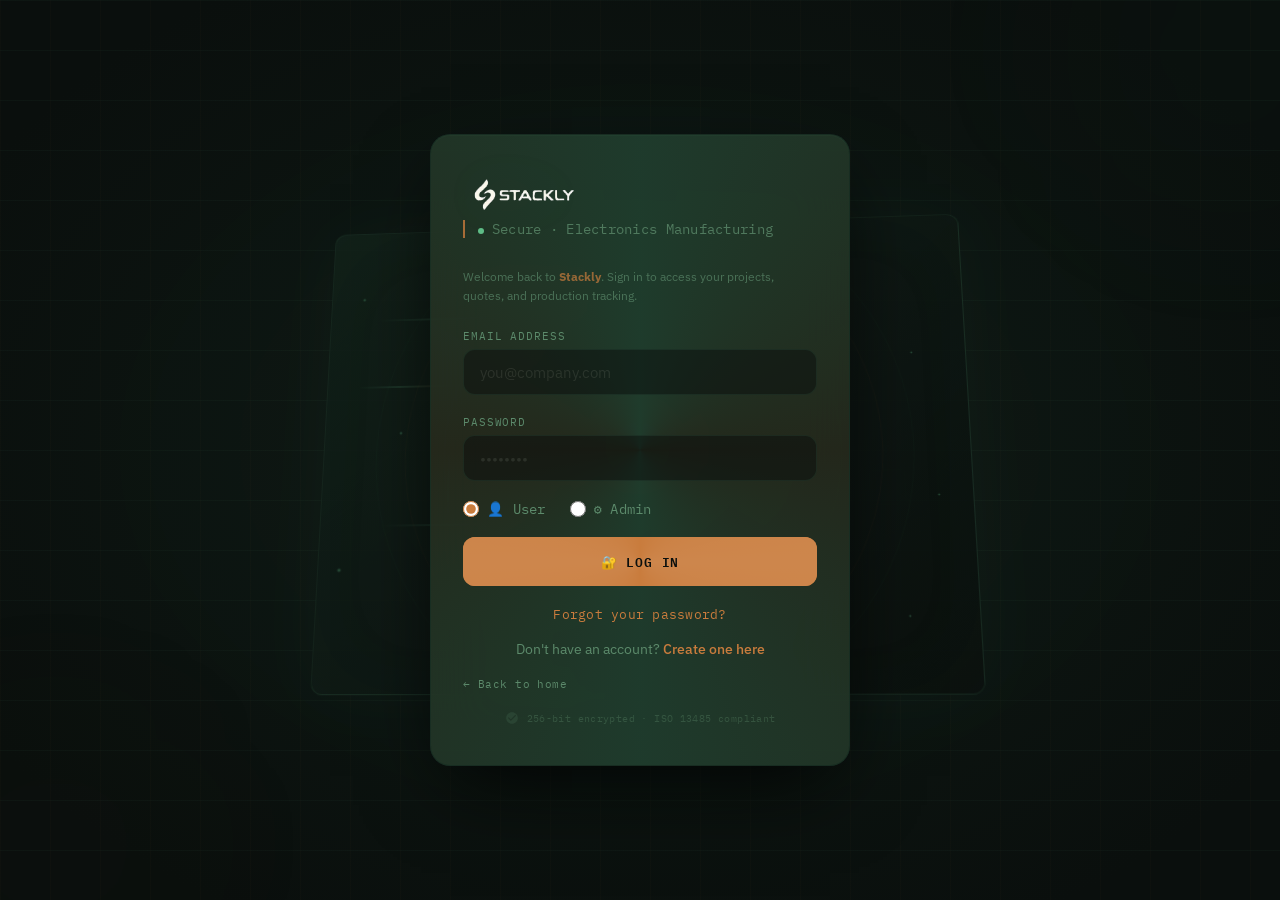
==== login.html @ 9991c93d "Add files via upload" ====
<!DOCTYPE html>
<html lang="en">
<head>
  <meta charset="UTF-8">
  <meta name="viewport" content="width=device-width, initial-scale=1.0">
  <title>Login · Stackly</title>
  <link rel="preconnect" href="https://fonts.googleapis.com">
  <link href="https://fonts.googleapis.com/css2?family=Space+Grotesk:wght@500;600;700&family=IBM+Plex+Sans:wght@400;500;600&family=IBM+Plex+Mono:wght@400;500&display=swap" rel="stylesheet">
  <style>
    * { margin:0; padding:0; box-sizing:border-box; }
    :root {
      --ink: #0A0F0D;
      --pine: #122019;
      --pine-soft: #18271F;
      --line-green: #5C8A6B;
      --signal-green: #6FE0A0;
      --copper: #C97C3D;
      --copper-bright: #E0A062;
      --cream: #ECE7D8;
      --font-display: 'Space Grotesk', sans-serif;
      --font-body: 'IBM Plex Sans', sans-serif;
      --font-mono: 'IBM Plex Mono', monospace;
      --radius: 20px;
      --ease-out: cubic-bezier(0.16,1,0.3,1);
    }
    body {
      background: var(--ink);
      color: var(--cream);
      font-family: var(--font-body);
      min-height: 100vh;
      display: flex;
      align-items: center;
      justify-content: center;
      padding: 1.5rem;
      overflow-y: auto;
      overflow-x: hidden;
      position: relative;
    }

    /* Custom Scrollbar */
    body::-webkit-scrollbar {
      width: 6px;
    }
    body::-webkit-scrollbar-track {
      background: var(--ink);
    }
    body::-webkit-scrollbar-thumb {
      background: var(--copper);
      border-radius: 3px;
    }
    body::-webkit-scrollbar-thumb:hover {
      background: var(--copper-bright);
    }

    /* ===== HOLOGRAPHIC MOTHERBOARD BACKGROUND ===== */
    .holographic-bg {
      position: fixed;
      inset: 0;
      z-index: 0;
      pointer-events: none;
      overflow: hidden;
      background: 
        radial-gradient(ellipse at 50% 50%, rgba(18, 32, 25, 0.8), var(--ink) 85%);
    }

    /* Holographic Grid */
    .holo-grid {
      position: absolute;
      inset: 0;
      background-image: 
        linear-gradient(rgba(111, 224, 160, 0.03) 1px, transparent 1px),
        linear-gradient(90deg, rgba(201, 124, 61, 0.02) 1px, transparent 1px);
      background-size: 50px 50px;
      animation: gridDrift 20s linear infinite;
    }

    @keyframes gridDrift {
      0% { transform: translate(0, 0); }
      100% { transform: translate(50px, 50px); }
    }

    /* ===== 3D FLOATING MOTHERBOARD ===== */
    .motherboard-3d {
      position: absolute;
      top: 50%;
      left: 50%;
      transform: translate(-50%, -50%) perspective(1200px) rotateX(12deg) rotateY(-5deg);
      width: 650px;
      height: 480px;
      animation: motherboardHover 6s ease-in-out infinite;
    }

    @keyframes motherboardHover {
      0%, 100% { transform: translate(-50%, -50%) perspective(1200px) rotateX(12deg) rotateY(-5deg) translateY(0); }
      50% { transform: translate(-50%, -50%) perspective(1200px) rotateX(12deg) rotateY(-5deg) translateY(-20px); }
    }

    /* Motherboard Base */
    .mb-base {
      position: absolute;
      inset: 0;
      border-radius: 12px;
      background: 
        linear-gradient(135deg, rgba(18, 32, 25, 0.85), rgba(10, 15, 13, 0.9));
      border: 1px solid rgba(111, 224, 160, 0.08);
      box-shadow: 
        0 0 80px rgba(111, 224, 160, 0.03),
        inset 0 0 100px rgba(111, 224, 160, 0.02);
    }

    /* Holographic Glow Ring */
    .holo-ring {
      position: absolute;
      top: 50%;
      left: 50%;
      transform: translate(-50%, -50%);
      width: 300px;
      height: 300px;
      border-radius: 50%;
      border: 1px solid rgba(111, 224, 160, 0.06);
      animation: ringPulse 4s ease-in-out infinite;
    }

    .holo-ring::before {
      content: '';
      position: absolute;
      inset: -20px;
      border-radius: 50%;
      border: 1px solid rgba(201, 124, 61, 0.04);
      animation: ringPulse 5s ease-in-out infinite 0.5s;
    }

    .holo-ring::after {
      content: '';
      position: absolute;
      inset: 20px;
      border-radius: 50%;
      border: 1px solid rgba(111, 224, 160, 0.03);
      animation: ringPulse 3.5s ease-in-out infinite 1s;
    }

    @keyframes ringPulse {
      0%, 100% { transform: translate(-50%, -50%) scale(0.95); opacity: 0.3; }
      50% { transform: translate(-50%, -50%) scale(1.05); opacity: 0.8; }
    }

    /* Holographic Projection Rings - Outer */
    .projection-ring {
      position: absolute;
      top: 50%;
      left: 50%;
      transform: translate(-50%, -50%);
      border-radius: 50%;
      border: 1px solid rgba(111, 224, 160, 0.04);
      animation: ringRotate 12s linear infinite;
    }

    .projection-ring--1 {
      width: 400px;
      height: 400px;
      border-color: rgba(111, 224, 160, 0.04);
      animation-duration: 14s;
    }

    .projection-ring--2 {
      width: 480px;
      height: 480px;
      border-color: rgba(201, 124, 61, 0.03);
      animation-duration: 18s;
      animation-direction: reverse;
    }

    .projection-ring--3 {
      width: 540px;
      height: 540px;
      border-color: rgba(111, 224, 160, 0.02);
      animation-duration: 22s;
    }

    @keyframes ringRotate {
      0% { transform: translate(-50%, -50%) rotate(0deg); }
      100% { transform: translate(-50%, -50%) rotate(360deg); }
    }

    /* PCB Traces with Glow */
    .holo-trace {
      position: absolute;
      background: linear-gradient(90deg, transparent, rgba(111, 224, 160, 0.12), rgba(201, 124, 61, 0.08), transparent);
      height: 2px;
      border-radius: 2px;
      animation: traceGlow 5s ease-in-out infinite;
    }

    .holo-trace--1 { top: 20%; left: 8%; width: 30%; animation-delay: 0s; }
    .holo-trace--2 { top: 35%; left: 5%; width: 20%; animation-delay: 0.6s; }
    .holo-trace--3 { top: 50%; left: 45%; width: 28%; animation-delay: 1.2s; }
    .holo-trace--4 { top: 65%; left: 10%; width: 35%; animation-delay: 1.8s; }
    .holo-trace--5 { top: 80%; left: 35%; width: 22%; animation-delay: 2.4s; }

    .holo-trace--v {
      width: 2px;
      height: 100px;
      background: linear-gradient(180deg, transparent, rgba(111, 224, 160, 0.10), rgba(201, 124, 61, 0.06), transparent);
    }
    .holo-trace--v1 { top: 15%; left: 25%; animation-delay: 0.3s; }
    .holo-trace--v2 { top: 25%; left: 55%; animation-delay: 0.9s; }
    .holo-trace--v3 { top: 50%; left: 20%; animation-delay: 1.5s; }
    .holo-trace--v4 { top: 45%; left: 70%; animation-delay: 2.1s; }

    @keyframes traceGlow {
      0%, 100% { opacity: 0.2; transform: scaleX(0.9); }
      50% { opacity: 0.8; transform: scaleX(1); }
    }

    /* ===== ROTATING CHIP CORES ===== */
    .chip-core {
      position: absolute;
      top: 50%;
      left: 50%;
      transform: translate(-50%, -50%);
      width: 70px;
      height: 70px;
    }

    .chip-core__outer {
      position: absolute;
      inset: 0;
      border-radius: 6px;
      border: 1px solid rgba(111, 224, 160, 0.15);
      background: radial-gradient(circle at 50% 50%, rgba(111, 224, 160, 0.08), transparent 70%);
      animation: coreRotate 8s linear infinite;
      box-shadow: 0 0 40px rgba(111, 224, 160, 0.05);
    }

    .chip-core__inner {
      position: absolute;
      top: 50%;
      left: 50%;
      transform: translate(-50%, -50%);
      width: 45px;
      height: 45px;
      border-radius: 4px;
      border: 1px solid rgba(201, 124, 61, 0.10);
      background: radial-gradient(circle at 50% 50%, rgba(201, 124, 61, 0.06), transparent 70%);
      animation: coreRotate 6s linear infinite reverse;
    }

    .chip-core__center {
      position: absolute;
      top: 50%;
      left: 50%;
      transform: translate(-50%, -50%);
      width: 25px;
      height: 25px;
      border-radius: 2px;
      background: radial-gradient(circle at 50% 50%, rgba(111, 224, 160, 0.15), rgba(201, 124, 61, 0.05));
      animation: corePulse 2s ease-in-out infinite;
    }

    @keyframes coreRotate {
      0% { transform: rotate(0deg); }
      100% { transform: rotate(360deg); }
    }

    @keyframes corePulse {
      0%, 100% { transform: translate(-50%, -50%) scale(1); opacity: 0.6; }
      50% { transform: translate(-50%, -50%) scale(1.3); opacity: 1; }
    }

    /* Chip Pins */
    .chip-pins {
      position: absolute;
      top: 50%;
      left: 50%;
      transform: translate(-50%, -50%);
      width: 85px;
      height: 85px;
    }
    .chip-pins span {
      position: absolute;
      width: 2px;
      height: 7px;
      background: rgba(111, 224, 160, 0.06);
      border-radius: 1px;
    }
    .chip-pins span:nth-child(1) { top: -12px; left: 15px; }
    .chip-pins span:nth-child(2) { top: -12px; left: 35px; }
    .chip-pins span:nth-child(3) { top: -12px; left: 55px; }
    .chip-pins span:nth-child(4) { bottom: -12px; left: 15px; }
    .chip-pins span:nth-child(5) { bottom: -12px; left: 35px; }
    .chip-pins span:nth-child(6) { bottom: -12px; left: 55px; }
    .chip-pins span:nth-child(7) { left: -12px; top: 15px; height: 2px; width: 7px; }
    .chip-pins span:nth-child(8) { left: -12px; top: 35px; height: 2px; width: 7px; }
    .chip-pins span:nth-child(9) { left: -12px; top: 55px; height: 2px; width: 7px; }
    .chip-pins span:nth-child(10) { right: -12px; top: 15px; height: 2px; width: 7px; }
    .chip-pins span:nth-child(11) { right: -12px; top: 35px; height: 2px; width: 7px; }
    .chip-pins span:nth-child(12) { right: -12px; top: 55px; height: 2px; width: 7px; }

    /* ===== GLOWING COMPONENTS ===== */
    .glow-component {
      position: absolute;
      opacity: 0.06;
      animation: componentFloat 8s ease-in-out infinite;
    }

    /* IC Chips */
    .ic-glow {
      width: 35px;
      height: 35px;
      border: 1px solid rgba(111, 224, 160, 0.06);
      border-radius: 3px;
      background: rgba(111, 224, 160, 0.02);
      box-shadow: 0 0 20px rgba(111, 224, 160, 0.02);
    }
    .ic-glow--1 { top: 18%; left: 12%; animation-delay: 0s; }
    .ic-glow--2 { top: 55%; right: 10%; animation-delay: 1.5s; }
    .ic-glow--3 { bottom: 12%; left: 25%; animation-delay: 3s; }

    .ic-glow::before {
      content: '';
      position: absolute;
      top: 50%;
      left: 50%;
      transform: translate(-50%, -50%);
      width: 18px;
      height: 18px;
      border: 1px solid rgba(201, 124, 61, 0.04);
      border-radius: 1px;
    }

    /* Resistors with glow */
    .res-glow {
      width: 20px;
      height: 6px;
      border-radius: 1px;
      background: rgba(201, 124, 61, 0.04);
      border: 1px solid rgba(201, 124, 61, 0.03);
      box-shadow: 0 0 15px rgba(201, 124, 61, 0.02);
    }
    .res-glow--1 { top: 28%; left: 40%; animation-delay: 0.5s; }
    .res-glow--2 { top: 68%; left: 30%; animation-delay: 2s; }
    .res-glow--3 { top: 38%; right: 22%; animation-delay: 3.5s; }

    /* Capacitors with glow */
    .cap-glow {
      width: 7px;
      height: 11px;
      border-radius: 1px;
      background: rgba(111, 224, 160, 0.03);
      border: 1px solid rgba(111, 224, 160, 0.02);
      box-shadow: 0 0 15px rgba(111, 224, 160, 0.02);
    }
    .cap-glow--1 { top: 22%; left: 60%; animation-delay: 1s; }
    .cap-glow--2 { top: 50%; left: 8%; animation-delay: 2.5s; }
    .cap-glow--3 { bottom: 18%; right: 22%; animation-delay: 4s; }

    @keyframes componentFloat {
      0%, 100% { transform: translateY(0); opacity: 0.04; }
      50% { transform: translateY(-8px); opacity: 0.12; }
    }

    /* ===== FLOATING PARTICLES ===== */
    .holo-particle {
      position: absolute;
      border-radius: 50%;
      background: radial-gradient(circle, rgba(111, 224, 160, 0.3), transparent 70%);
      animation: particleDrift 10s ease-in-out infinite;
    }
    .holo-particle--1 { width: 4px; height: 4px; top: 15%; left: 5%; animation-delay: 0s; }
    .holo-particle--2 { width: 3px; height: 3px; top: 30%; right: 8%; animation-delay: 0.8s; }
    .holo-particle--3 { width: 5px; height: 5px; bottom: 25%; left: 3%; animation-delay: 1.6s; }
    .holo-particle--4 { width: 3px; height: 3px; top: 60%; right: 5%; animation-delay: 2.4s; }
    .holo-particle--5 { width: 4px; height: 4px; top: 45%; left: 12%; animation-delay: 0.4s; }
    .holo-particle--6 { width: 3px; height: 3px; bottom: 15%; right: 10%; animation-delay: 1.2s; }

    @keyframes particleDrift {
      0%, 100% { transform: translate(0, 0) scale(1); opacity: 0.1; }
      25% { transform: translate(30px, -20px) scale(1.5); opacity: 0.5; }
      50% { transform: translate(-10px, -30px) scale(0.8); opacity: 0.2; }
      75% { transform: translate(20px, -10px) scale(1.2); opacity: 0.4; }
    }

    /* ===== GLOW ORBS ===== */
    .glow-orb {
      position: fixed;
      border-radius: 50%;
      filter: blur(120px);
      z-index: 0;
      pointer-events: none;
      animation: orbFloat 15s ease-in-out infinite;
    }

    .glow-orb--1 {
      width: 400px;
      height: 400px;
      top: -150px;
      right: -150px;
      background: radial-gradient(circle, rgba(111, 224, 160, 0.04), transparent 70%);
      animation-delay: 0s;
    }

    .glow-orb--2 {
      width: 350px;
      height: 350px;
      bottom: -120px;
      left: -120px;
      background: radial-gradient(circle, rgba(201, 124, 61, 0.03), transparent 70%);
      animation-delay: 7s;
    }

    @keyframes orbFloat {
      0%, 100% { transform: translate(0, 0) scale(1); }
      50% { transform: translate(40px, -30px) scale(1.1); }
    }

    /* ===== LOGIN CARD ===== */
    .login-card {
      position: relative;
      z-index: 1;
      background: rgba(18, 32, 25, 0.85);
      backdrop-filter: blur(30px);
      -webkit-backdrop-filter: blur(30px);
      border: 1px solid rgba(111, 224, 160, 0.08);
      border-radius: 20px;
      padding: 2.5rem 2rem;
      max-width: 420px;
      width: 100%;
      box-shadow: 
        0 30px 80px -20px rgba(0, 0, 0, 0.9),
        0 0 80px rgba(111, 224, 160, 0.02),
        inset 0 1px 0 rgba(111, 224, 160, 0.03);
      animation: cardSlideUp 0.8s var(--ease-out);
      overflow: hidden;
    }

    .login-card::before {
      content: '';
      position: absolute;
      inset: -2px;
      border-radius: 22px;
      padding: 2px;
      background: conic-gradient(
        from 0deg,
        rgba(111, 224, 160, 0.15),
        rgba(201, 124, 61, 0.10),
        rgba(111, 224, 160, 0.15),
        rgba(201, 124, 61, 0.10),
        rgba(111, 224, 160, 0.15)
      );
      -webkit-mask-: linear-gradient(#fff 0 0) content-box, linear-gradient(#fff 0 0);
      -webkit-mask-composite: xor;
      mask-composite: exclude;
      animation: borderRotate 12s linear infinite;
      pointer-events: none;
    }

    @keyframes borderRotate {
      0% { transform: rotate(0deg); }
      100% { transform: rotate(360deg); }
    }

    @keyframes cardSlideUp {
      from { opacity: 0; transform: translateY(40px) scale(0.96); }
      to { opacity: 1; transform: translateY(0) scale(1); }
    }

    .login-card > * {
      position: relative;
      z-index: 1;
    }

    /* Logo */
    .logo {
      display: flex;
      align-items: center;
      gap: 0.6rem;
      font-family: var(--font-display);
      font-weight: 700;
      font-size: 1.5rem;
      margin-bottom: 0.3rem;
    }

    .logo img {
      height: 40px;
      width: auto;
      filter: drop-shadow(0 0 30px rgba(111, 224, 160, 0.08));
    }

    .sub {
      color: var(--line-green);
      font-size: 0.85rem;
      margin-bottom: 1.8rem;
      border-left: 2px solid var(--copper);
      padding-left: 0.8rem;
      opacity: 0.8;
      font-family: var(--font-mono);
      letter-spacing: 0.02em;
    }

    .sub .status-dot {
      display: inline-block;
      width: 6px;
      height: 6px;
      border-radius: 50%;
      background: var(--signal-green);
      margin-right: 0.5rem;
      animation: dotPulse 2s ease-in-out infinite;
      box-shadow: 0 0 20px rgba(111, 224, 160, 0.2);
    }

    @keyframes dotPulse {
      0%, 100% { opacity: 1; transform: scale(1); }
      50% { opacity: 0.2; transform: scale(0.6); }
    }

    .welcome-text {
      font-size: 0.75rem;
      color: var(--line-green);
      margin-bottom: 1.5rem;
      line-height: 1.6;
      opacity: 0.7;
    }

    .welcome-text strong {
      color: var(--copper);
      opacity: 1;
    }

    /* Form Styles */
    .form-group {
      margin-bottom: 1.2rem;
    }

    .form-group label {
      display: block;
      font-family: var(--font-mono);
      font-size: 0.7rem;
      text-transform: uppercase;
      letter-spacing: 0.08em;
      color: var(--line-green);
      margin-bottom: 0.4rem;
    }

    .form-group input {
      width: 100%;
      background: rgba(10, 15, 13, 0.5);
      border: 1px solid rgba(111, 224, 160, 0.08);
      padding: 0.75rem 1rem;
      border-radius: 12px;
      color: var(--cream);
      font-family: var(--font-body);
      font-size: 0.95rem;
      transition: all 0.4s ease;
      outline: none;
    }

    .form-group input:focus {
      border-color: var(--signal-green);
      box-shadow: 0 0 40px rgba(111, 224, 160, 0.05), 0 0 80px rgba(111, 224, 160, 0.02);
      background: rgba(10, 15, 13, 0.6);
    }

    .form-group input::placeholder {
      color: rgba(236, 231, 216, 0.1);
    }

    .form-group input.error {
      border-color: #E06A6A;
      box-shadow: 0 0 30px rgba(224, 106, 106, 0.1);
    }

    .form-group .error-message {
      display: none;
      font-size: 0.65rem;
      color: #E06A6A;
      font-family: var(--font-mono);
      margin-top: 0.3rem;
      letter-spacing: 0.02em;
    }

    .form-group .error-message.show {
      display: block;
    }

    /* Role Selector */
    .role-selector {
      display: flex;
      gap: 1.5rem;
      margin: 0.8rem 0 1.2rem;
    }

    .role-selector label {
      display: flex;
      align-items: center;
      gap: 0.5rem;
      font-size: 0.85rem;
      cursor: pointer;
      color: var(--line-green);
      transition: color 0.3s;
      font-family: var(--font-mono);
      letter-spacing: 0.02em;
    }

    .role-selector label:hover {
      color: var(--cream);
    }

    .role-selector input[type="radio"] {
      accent-color: var(--copper);
      width: 16px;
      height: 16px;
      cursor: pointer;
    }

    /* Button */
    .btn-primary {
      width: 100%;
      background: var(--copper);
      color: var(--ink);
      border: none;
      padding: 0.85rem;
      font-family: var(--font-mono);
      font-weight: 600;
      text-transform: uppercase;
      letter-spacing: 0.06em;
      font-size: 0.8rem;
      border-radius: 12px;
      cursor: pointer;
      transition: all 0.4s ease;
      position: relative;
      overflow: hidden;
    }

    .btn-primary::before {
      content: '';
      position: absolute;
      top: -50%;
      left: -50%;
      width: 200%;
      height: 200%;
      background: conic-gradient(from 0deg, transparent, rgba(255, 255, 255, 0.08), transparent, rgba(255, 255, 255, 0.08), transparent);
      animation: rotateBtn 12s linear infinite;
    }

    @keyframes rotateBtn {
      0% { transform: rotate(0deg); }
      100% { transform: rotate(360deg); }
    }

    .btn-primary span {
      position: relative;
      z-index: 1;
    }

    .btn-primary:hover {
      background: var(--copper-bright);
      transform: translateY(-3px);
      box-shadow: 0 10px 50px -8px rgba(201, 124, 61, 0.3);
    }

    .btn-primary::after {
      content: '';
      position: absolute;
      inset: -2px;
      border-radius: 14px;
      background: var(--copper);
      z-index: -1;
      animation: btnPulse 2.5s ease-in-out infinite;
    }

    @keyframes btnPulse {
      0%, 100% { opacity: 0.15; transform: scale(1); }
      50% { opacity: 0.5; transform: scale(1.04); }
    }

    .form-footer {
      margin-top: 1.2rem;
      text-align: center;
      font-size: 0.8rem;
      color: var(--line-green);
      font-family: var(--font-mono);
      letter-spacing: 0.02em;
    }

    .form-footer a {
      color: var(--copper);
      text-decoration: none;
      transition: color 0.3s;
    }

    .form-footer a:hover {
      color: var(--copper-bright);
      text-decoration: underline;
    }

    .signup-link {
      margin-top: 1rem;
      text-align: center;
      font-size: 0.9rem;
      color: var(--line-green);
    }

    .signup-link a {
      color: var(--copper);
      font-weight: 500;
      text-decoration: none;
      transition: color 0.3s;
    }

    .signup-link a:hover {
      color: var(--copper-bright);
      text-decoration: underline;
    }

    .back-link {
      display: inline-block;
      margin-top: 1.2rem;
      font-family: var(--font-mono);
      font-size: 0.7rem;
      color: var(--line-green);
      text-decoration: none;
      transition: color 0.3s;
      letter-spacing: 0.04em;
    }

    .back-link:hover {
      color: var(--copper);
    }

    .secure-badge {
      display: flex;
      align-items: center;
      justify-content: center;
      gap: 0.5rem;
      margin-top: 1.2rem;
      font-family: var(--font-mono);
      font-size: 0.6rem;
      color: var(--line-green);
      opacity: 0.35;
      letter-spacing: 0.04em;
    }

    .secure-badge svg {
      width: 14px;
      height: 14px;
      fill: var(--line-green);
      opacity: 0.5;
    }

    @media (max-width: 480px) {
      body { padding: 1rem; }
      .login-card { padding: 1.8rem 1.2rem; }
      .motherboard-3d { width: 350px; height: 280px; }
      .chip-core { width: 50px; height: 50px; }
      .chip-core__inner { width: 32px; height: 32px; }
      .chip-core__center { width: 18px; height: 18px; }
      .chip-pins { width: 60px; height: 60px; }
      .holo-ring { width: 180px; height: 180px; }
      .projection-ring--1 { width: 240px; height: 240px; }
      .projection-ring--2 { width: 290px; height: 290px; }
      .projection-ring--3 { width: 330px; height: 330px; }
      .holo-trace { display: none; }
      .holo-trace--v { display: none; }
      .glow-component { display: none; }
      .holo-particle { display: none; }
      .glow-orb--1, .glow-orb--2 { width: 200px; height: 200px; }
      .logo { font-size: 1.2rem; }
      .role-selector { gap: 1rem; flex-wrap: wrap; }
    }

    @media (max-width: 768px) {
      .motherboard-3d { width: 450px; height: 350px; }
      .chip-core { width: 60px; height: 60px; }
      .chip-core__inner { width: 38px; height: 38px; }
      .chip-core__center { width: 22px; height: 22px; }
      .holo-ring { width: 220px; height: 220px; }
      .projection-ring--1 { width: 280px; height: 280px; }
      .projection-ring--2 { width: 340px; height: 340px; }
      .projection-ring--3 { width: 390px; height: 390px; }
    }
  </style>
</head>
<body>

  <!-- ===== HOLOGRAPHIC MOTHERBOARD BACKGROUND ===== -->
  <div class="holographic-bg" aria-hidden="true">
    <div class="holo-grid"></div>

    <!-- 3D Motherboard -->
    <div class="motherboard-3d">
      <!-- Motherboard Base -->
      <div class="mb-base"></div>

      <!-- Holographic Glow Ring -->
      <div class="holo-ring"></div>

      <!-- Projection Rings -->
      <div class="projection-ring projection-ring--1"></div>
      <div class="projection-ring projection-ring--2"></div>
      <div class="projection-ring projection-ring--3"></div>

      <!-- PCB Traces -->
      <div class="holo-trace holo-trace--1"></div>
      <div class="holo-trace holo-trace--2"></div>
      <div class="holo-trace holo-trace--3"></div>
      <div class="holo-trace holo-trace--4"></div>
      <div class="holo-trace holo-trace--5"></div>
      <div class="holo-trace holo-trace--v holo-trace--v1"></div>
      <div class="holo-trace holo-trace--v holo-trace--v2"></div>
      <div class="holo-trace holo-trace--v holo-trace--v3"></div>
      <div class="holo-trace holo-trace--v holo-trace--v4"></div>

      <!-- Rotating Chip Core -->
      <div class="chip-core">
        <div class="chip-core__outer"></div>
        <div class="chip-core__inner"></div>
        <div class="chip-core__center"></div>
        <div class="chip-pins">
          <span></span><span></span><span></span>
          <span></span><span></span><span></span>
          <span></span><span></span><span></span>
          <span></span><span></span><span></span>
        </div>
      </div>

      <!-- Glowing Components -->
      <div class="glow-component ic-glow ic-glow--1"></div>
      <div class="glow-component ic-glow ic-glow--2"></div>
      <div class="glow-component ic-glow ic-glow--3"></div>
      <div class="glow-component res-glow res-glow--1"></div>
      <div class="glow-component res-glow res-glow--2"></div>
      <div class="glow-component res-glow res-glow--3"></div>
      <div class="glow-component cap-glow cap-glow--1"></div>
      <div class="glow-component cap-glow cap-glow--2"></div>
      <div class="glow-component cap-glow cap-glow--3"></div>

      <!-- Floating Particles -->
      <div class="holo-particle holo-particle--1"></div>
      <div class="holo-particle holo-particle--2"></div>
      <div class="holo-particle holo-particle--3"></div>
      <div class="holo-particle holo-particle--4"></div>
      <div class="holo-particle holo-particle--5"></div>
      <div class="holo-particle holo-particle--6"></div>
    </div>
  </div>

  <!-- Glow Orbs -->
  <div class="glow-orb glow-orb--1"></div>
  <div class="glow-orb glow-orb--2"></div>

  <!-- ===== LOGIN CARD ===== -->
  <div class="login-card">
    <div class="logo">
      <img src="logo.webp" alt="Stackly Logo">
    </div>
    <p class="sub"><span class="status-dot"></span>Secure · Electronics Manufacturing</p>

    <div class="welcome-text">
      Welcome back to <strong>Stackly</strong>. Sign in to access your projects, quotes, and production tracking.
    </div>

    <form id="loginForm" novalidate>
      <div class="form-group">
        <label>Email Address</label>
        <input type="email" id="loginEmail" placeholder="you@company.com" required>
        <div class="error-message" id="emailError">Please enter a valid email address (e.g., name@domain.com)</div>
      </div>
      <div class="form-group">
        <label>Password</label>
        <input type="password" id="loginPassword" placeholder="••••••••" required>
      </div>
      <div class="role-selector">
        <label><input type="radio" name="loginRole" value="user" checked> <span>👤 User</span></label>
        <label><input type="radio" name="loginRole" value="admin"> <span>⚙️ Admin</span></label>
      </div>
      <button type="submit" class="btn-primary"><span>🔐 Log In</span></button>
      <div class="form-footer"><a href="404.html">Forgot your password?</a></div>
    </form>

    <div class="signup-link">Don't have an account? <a href="signup.html">Create one here</a></div>
    <a href="index.html" class="back-link">← Back to home</a>

    <div class="secure-badge">
      <svg viewBox="0 0 24 24"><path d="M12 2C6.48 2 2 6.48 2 12s4.48 10 10 10 10-4.48 10-10S17.52 2 12 2zm-2 15l-5-5 1.41-1.41L10 14.17l7.59-7.59L19 8l-9 9z"/></svg>
      <span>256-bit encrypted · ISO 13485 compliant</span>
    </div>
  </div>

  <script>
    document.getElementById('loginForm').addEventListener('submit', function(e) {
      e.preventDefault();
      
      const emailInput = document.getElementById('loginEmail');
      const email = emailInput.value.trim();
      const emailError = document.getElementById('emailError');
      const emailRegex = /^[^\s@]+@[^\s@]+\.[^\s@]+$/;
      
      // Reset error
      emailInput.classList.remove('error');
      emailError.classList.remove('show');
      
      // Validate email
      if (!emailRegex.test(email)) {
        emailInput.classList.add('error');
        emailError.classList.add('show');
        return;
      }
      
      // If valid, proceed with login
      localStorage.setItem('stacklyUserEmail', email);
      const namePart = email.split('@')[0];
      const name = namePart.split(/[\.\-_]/).map(word => word.charAt(0).toUpperCase() + word.slice(1)).join(' ');
      localStorage.setItem('stacklyUserName', name);

      const role = document.querySelector('input[name="loginRole"]:checked').value;
      if (role === 'admin') {
        window.location.href = 'dashboard-admin.html';
      } else {
        window.location.href = 'dashboard-user.html';
      }
    });
  </script>
</body>
</html>
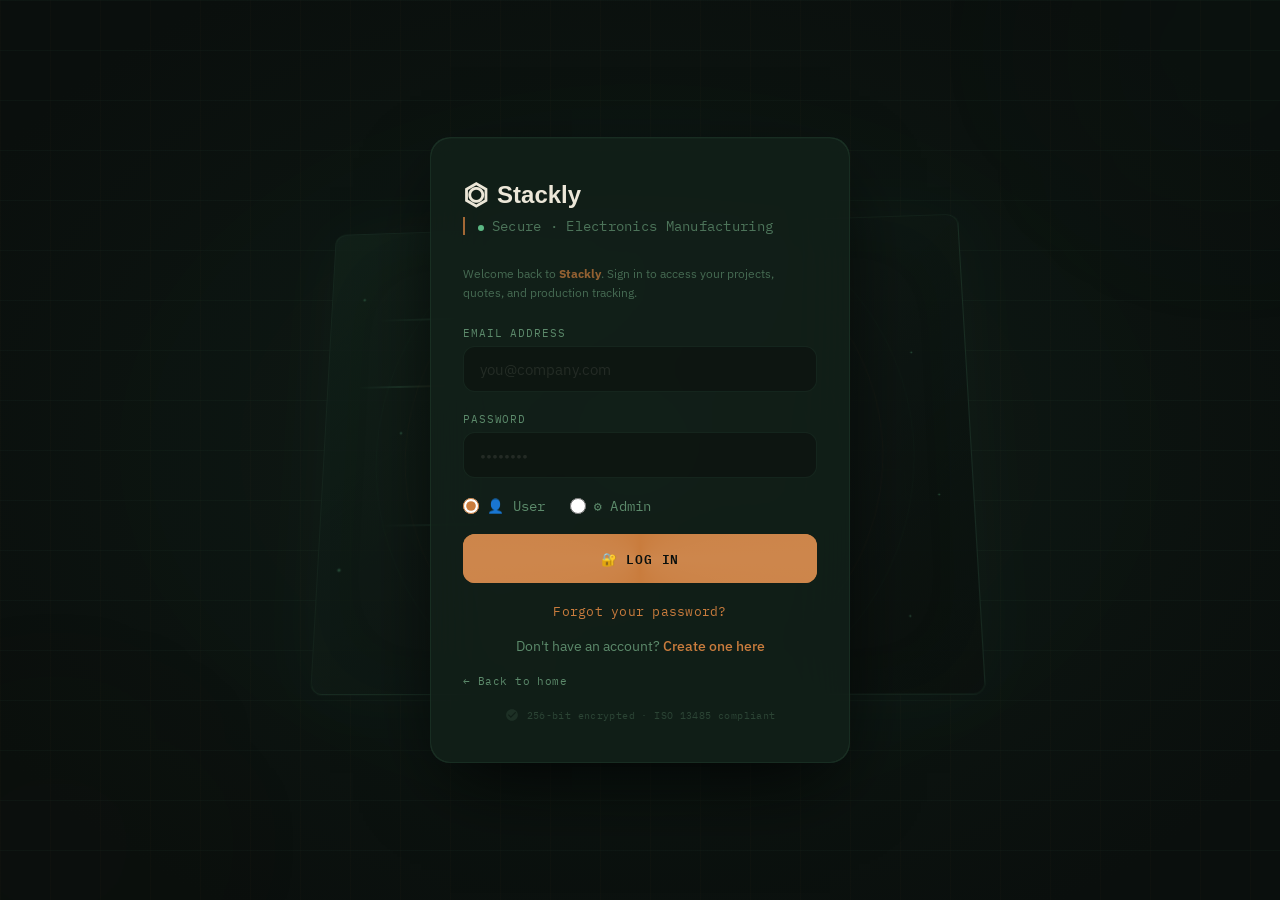
==== commit af392bf3: "Add files via upload" ====
--- a/login.html
+++ b/login.html
@@ -447,7 +447,7 @@
         rgba(201, 124, 61, 0.10),
         rgba(111, 224, 160, 0.15)
       );
-      -webkit-mask-: linear-gradient(#fff 0 0) content-box, linear-gradient(#fff 0 0);
+      -webkit-mask: linear-gradient(#fff 0 0) content-box, linear-gradient(#fff 0 0);
       -webkit-mask-composite: xor;
       mask-composite: exclude;
       animation: borderRotate 12s linear infinite;
@@ -851,7 +851,9 @@
   <!-- ===== LOGIN CARD ===== -->
   <div class="login-card">
     <div class="logo">
-      <img src="logo.webp" alt="Stackly Logo">
+      <!-- In production, replace with <img src="logo.webp" alt="Stackly Logo"> -->
+      <span style="font-size:1.8rem; letter-spacing:-0.02em;">⏣</span>
+      <span>Stackly</span>
     </div>
     <p class="sub"><span class="status-dot"></span>Secure · Electronics Manufacturing</p>
 
@@ -868,6 +870,7 @@
       <div class="form-group">
         <label>Password</label>
         <input type="password" id="loginPassword" placeholder="••••••••" required>
+        <div class="error-message" id="passwordError">Please enter your password</div>
       </div>
       <div class="role-selector">
         <label><input type="radio" name="loginRole" value="user" checked> <span>👤 User</span></label>
@@ -891,18 +894,37 @@
       e.preventDefault();
       
       const emailInput = document.getElementById('loginEmail');
+      const passwordInput = document.getElementById('loginPassword');
       const email = emailInput.value.trim();
+      const password = passwordInput.value.trim();
       const emailError = document.getElementById('emailError');
+      const passwordError = document.getElementById('passwordError');
       const emailRegex = /^[^\s@]+@[^\s@]+\.[^\s@]+$/;
       
-      // Reset error
+      // Reset errors
       emailInput.classList.remove('error');
+      passwordInput.classList.remove('error');
       emailError.classList.remove('show');
+      passwordError.classList.remove('show');
+      
+      let isValid = true;
       
       // Validate email
       if (!emailRegex.test(email)) {
         emailInput.classList.add('error');
         emailError.classList.add('show');
+        isValid = false;
+      }
+      
+      // Validate password (non-empty)
+      if (password.length === 0) {
+        passwordInput.classList.add('error');
+        passwordError.classList.add('show');
+        isValid = false;
+      }
+      
+      // If either validation fails, stop here
+      if (!isValid) {
         return;
       }
       
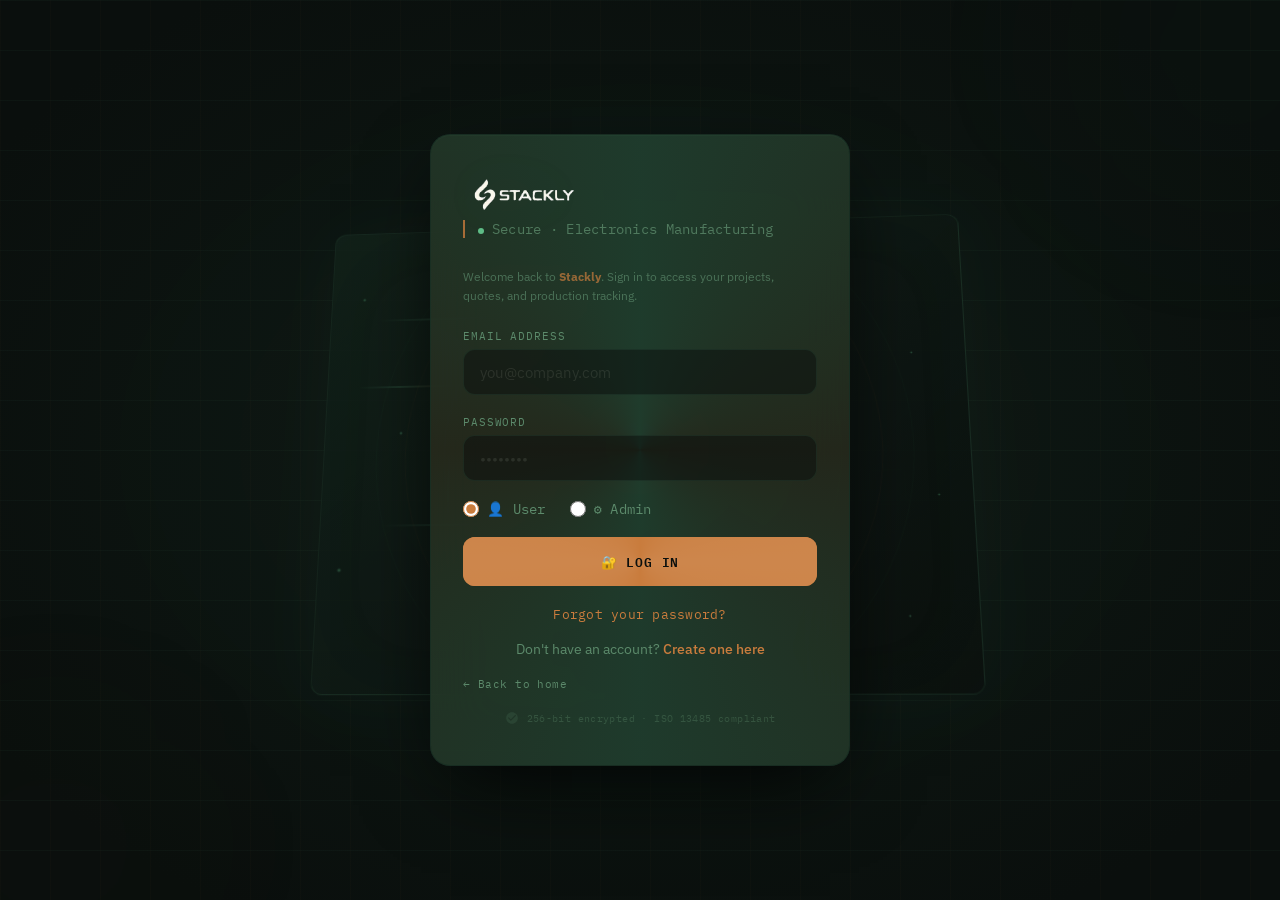
==== commit 095a9bed: "Add files via upload" ====
--- a/login.html
+++ b/login.html
@@ -447,7 +447,7 @@
         rgba(201, 124, 61, 0.10),
         rgba(111, 224, 160, 0.15)
       );
-      -webkit-mask: linear-gradient(#fff 0 0) content-box, linear-gradient(#fff 0 0);
+      -webkit-mask-: linear-gradient(#fff 0 0) content-box, linear-gradient(#fff 0 0);
       -webkit-mask-composite: xor;
       mask-composite: exclude;
       animation: borderRotate 12s linear infinite;
@@ -851,9 +851,7 @@
   <!-- ===== LOGIN CARD ===== -->
   <div class="login-card">
     <div class="logo">
-      <!-- In production, replace with <img src="logo.webp" alt="Stackly Logo"> -->
-      <span style="font-size:1.8rem; letter-spacing:-0.02em;">⏣</span>
-      <span>Stackly</span>
+      <img src="logo.webp" alt="Stackly Logo">
     </div>
     <p class="sub"><span class="status-dot"></span>Secure · Electronics Manufacturing</p>
 
